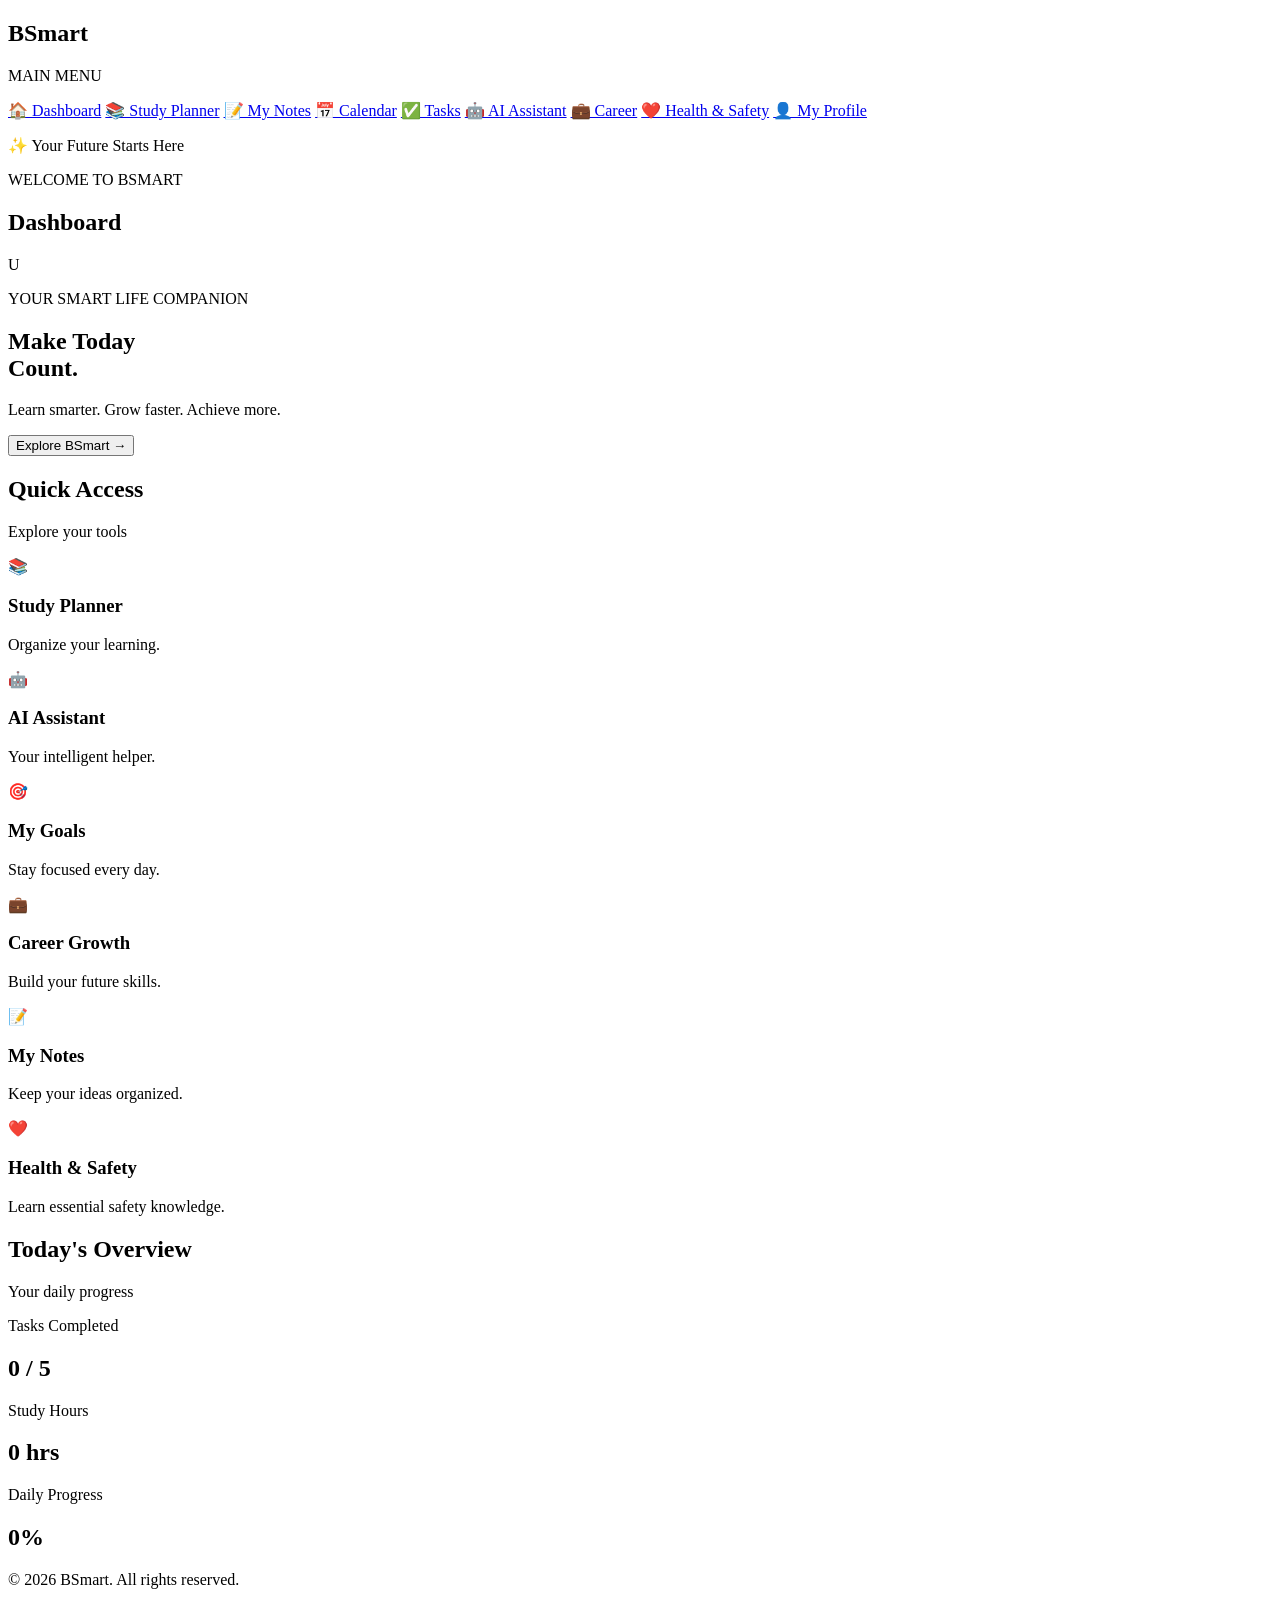
==== index.html @ cf083fcb "Add files via upload" ====
<!DOCTYPE html>
<html lang="en">
<head>
  <meta charset="UTF-8">
  <meta name="viewport" content="width=device-width, initial-scale=1.0">
  <meta name="theme-color" content="#101426">
  <meta name="description" content="BSmart - Your Smart Life Companion">
  <title>BSmart - Dashboard</title>
  <link rel="stylesheet" href="css/style.css">
</head>
<body>

  <aside class="sidebar">
    <h2 class="logo">B<span>Smart</span></h2>
    <p class="menu-label">MAIN MENU</p>

    <nav>
      <a class="active" href="index.html">🏠 Dashboard</a>
      <a href="pages/study.html">📚 Study Planner</a>
      <a href="#">📝 My Notes</a>
      <a href="#">📅 Calendar</a>
      <a href="#">✅ Tasks</a>
      <a href="#">🤖 AI Assistant</a>
      <a href="pages/career.html">💼 Career</a>
      <a href="pages/health.html">❤️ Health & Safety</a>
      <a href="pages/profile.html">👤 My Profile</a>
    </nav>

    <div class="sidebar-bottom">
      <p>✨ Your Future Starts Here</p>
    </div>
  </aside>

  <main class="main">

    <header class="topbar">
      <div>
        <p class="muted">WELCOME TO BSMART</p>
        <h2>Dashboard</h2>
      </div>
      <div class="user-icon">U</div>
    </header>

    <section class="welcome">
      <p class="welcome-tag">YOUR SMART LIFE COMPANION</p>
      <h1>Make Today<br>Count.</h1>
      <p>Learn smarter. Grow faster. Achieve more.</p>
      <button onclick="showMessage()">Explore BSmart →</button>
    </section>

    <section class="section">
      <div class="section-heading">
        <h2>Quick Access</h2>
        <p>Explore your tools</p>
      </div>

      <div class="cards">
        <article class="card">
          <span>📚</span>
          <h3>Study Planner</h3>
          <p>Organize your learning.</p>
        </article>

        <article class="card">
          <span>🤖</span>
          <h3>AI Assistant</h3>
          <p>Your intelligent helper.</p>
        </article>

        <article class="card">
          <span>🎯</span>
          <h3>My Goals</h3>
          <p>Stay focused every day.</p>
        </article>

        <article class="card">
          <span>💼</span>
          <h3>Career Growth</h3>
          <p>Build your future skills.</p>
        </article>

        <article class="card">
          <span>📝</span>
          <h3>My Notes</h3>
          <p>Keep your ideas organized.</p>
        </article>

        <article class="card">
          <span>❤️</span>
          <h3>Health & Safety</h3>
          <p>Learn essential safety knowledge.</p>
        </article>
      </div>
    </section>

    <section class="section">
      <div class="section-heading">
        <h2>Today's Overview</h2>
        <p>Your daily progress</p>
      </div>

      <div class="overview">
        <div class="card">
          <p class="muted">Tasks Completed</p>
          <h2>0 / 5</h2>
        </div>

        <div class="card">
          <p class="muted">Study Hours</p>
          <h2>0 hrs</h2>
        </div>

        <div class="card">
          <p class="muted">Daily Progress</p>
          <h2>0%</h2>
        </div>
      </div>
    </section>

    <footer>
      © 2026 BSmart. All rights reserved.
    </footer>

  </main>

  <script src="js/app.js"></script>
</body>
</html>
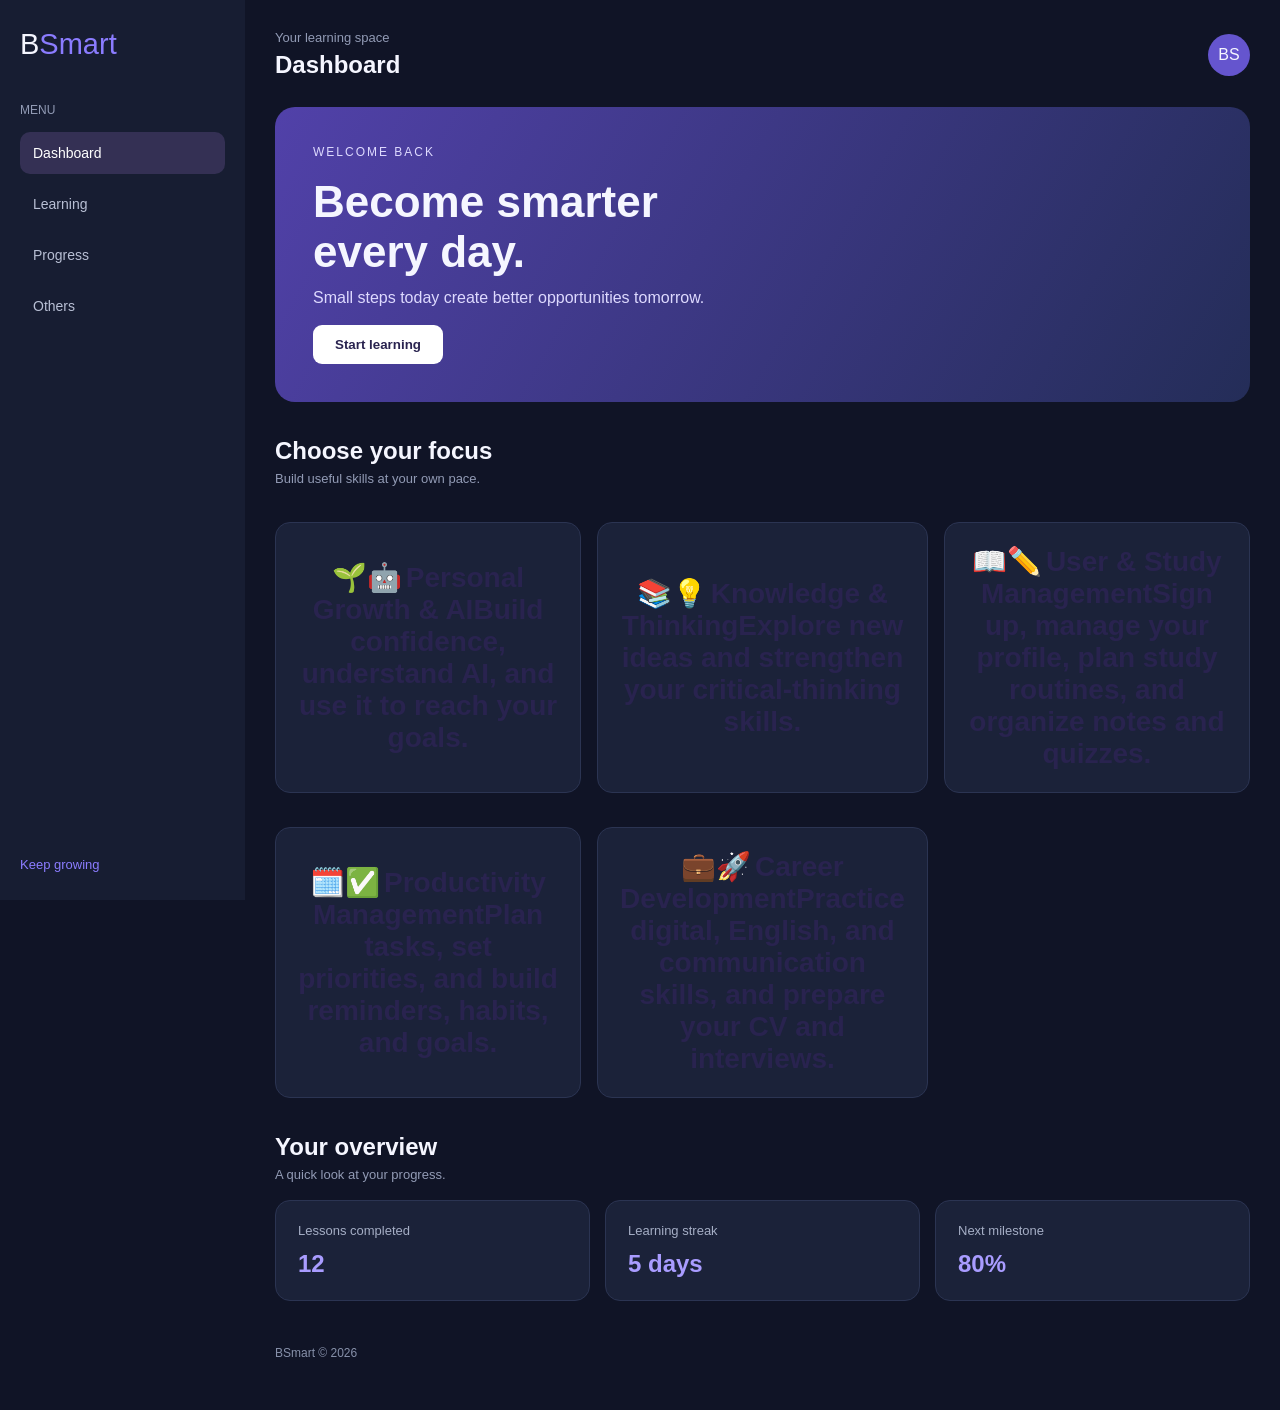
==== commit 4ba921f3: "Add files via upload" ====
--- a/index.html
+++ b/index.html
@@ -1,128 +1,83 @@
-<!DOCTYPE html>
-<html lang="en">
-<head>
-  <meta charset="UTF-8">
-  <meta name="viewport" content="width=device-width, initial-scale=1.0">
-  <meta name="theme-color" content="#101426">
-  <meta name="description" content="BSmart - Your Smart Life Companion">
-  <title>BSmart - Dashboard</title>
-  <link rel="stylesheet" href="css/style.css">
-</head>
-<body>
-
-  <aside class="sidebar">
-    <h2 class="logo">B<span>Smart</span></h2>
-    <p class="menu-label">MAIN MENU</p>
-
-    <nav>
-      <a class="active" href="index.html">🏠 Dashboard</a>
-      <a href="pages/study.html">📚 Study Planner</a>
-      <a href="#">📝 My Notes</a>
-      <a href="#">📅 Calendar</a>
-      <a href="#">✅ Tasks</a>
-      <a href="#">🤖 AI Assistant</a>
-      <a href="pages/career.html">💼 Career</a>
-      <a href="pages/health.html">❤️ Health & Safety</a>
-      <a href="pages/profile.html">👤 My Profile</a>
-    </nav>
-
-    <div class="sidebar-bottom">
-      <p>✨ Your Future Starts Here</p>
-    </div>
-  </aside>
-
-  <main class="main">
-
-    <header class="topbar">
-      <div>
-        <p class="muted">WELCOME TO BSMART</p>
-        <h2>Dashboard</h2>
-      </div>
-      <div class="user-icon">U</div>
-    </header>
-
-    <section class="welcome">
-      <p class="welcome-tag">YOUR SMART LIFE COMPANION</p>
-      <h1>Make Today<br>Count.</h1>
-      <p>Learn smarter. Grow faster. Achieve more.</p>
-      <button onclick="showMessage()">Explore BSmart →</button>
-    </section>
-
-    <section class="section">
-      <div class="section-heading">
-        <h2>Quick Access</h2>
-        <p>Explore your tools</p>
-      </div>
-
-      <div class="cards">
-        <article class="card">
-          <span>📚</span>
-          <h3>Study Planner</h3>
-          <p>Organize your learning.</p>
-        </article>
-
-        <article class="card">
-          <span>🤖</span>
-          <h3>AI Assistant</h3>
-          <p>Your intelligent helper.</p>
-        </article>
-
-        <article class="card">
-          <span>🎯</span>
-          <h3>My Goals</h3>
-          <p>Stay focused every day.</p>
-        </article>
-
-        <article class="card">
-          <span>💼</span>
-          <h3>Career Growth</h3>
-          <p>Build your future skills.</p>
-        </article>
-
-        <article class="card">
-          <span>📝</span>
-          <h3>My Notes</h3>
-          <p>Keep your ideas organized.</p>
-        </article>
-
-        <article class="card">
-          <span>❤️</span>
-          <h3>Health & Safety</h3>
-          <p>Learn essential safety knowledge.</p>
-        </article>
-      </div>
-    </section>
-
-    <section class="section">
-      <div class="section-heading">
-        <h2>Today's Overview</h2>
-        <p>Your daily progress</p>
-      </div>
-
-      <div class="overview">
-        <div class="card">
-          <p class="muted">Tasks Completed</p>
-          <h2>0 / 5</h2>
-        </div>
-
-        <div class="card">
-          <p class="muted">Study Hours</p>
-          <h2>0 hrs</h2>
-        </div>
-
-        <div class="card">
-          <p class="muted">Daily Progress</p>
-          <h2>0%</h2>
-        </div>
-      </div>
-    </section>
-
-    <footer>
-      © 2026 BSmart. All rights reserved.
-    </footer>
-
-  </main>
-
-  <script src="js/app.js"></script>
-</body>
-</html>+<!DOCTYPE html>
+<html lang="en">
+<head>
+	<meta charset="UTF-8">
+	<meta name="viewport" content="width=device-width, initial-scale=1.0">
+	<title>BSmart Dashboard</title>
+	<link rel="stylesheet" href="style.css">
+</head>
+<body>
+	<aside class="sidebar">
+		<div class="logo">B<span>Smart</span></div>
+		<div class="menu-label">MENU</div>
+		<nav aria-label="Main navigation">
+			<a class="active" href="#dashboard">Dashboard</a>
+			<a href="#learning">Learning</a>
+			<a href="#progress">Progress</a>
+			<a href="#others">Others</a>
+		</nav>
+		<div class="sidebar-bottom">Keep growing</div>
+	</aside>
+
+	<main class="main" id="dashboard">
+		<header class="topbar">
+			<div>
+				<p class="muted">Your learning space</p>
+				<h2>Dashboard</h2>
+			</div>
+			<div class="user-icon" aria-label="User profile">BS</div>
+		</header>
+
+		<section class="welcome">
+			<div class="welcome-tag">WELCOME BACK</div>
+			<h1>Become smarter<br>every day.</h1>
+			<p>Small steps today create better opportunities tomorrow.</p>
+			<button id="start-learning" type="button">Start learning</button>
+		</section>
+
+		<section class="section" id="learning">
+			<div class="section-heading">
+				<h2>Choose your focus</h2>
+				<p>Build useful skills at your own pace.</p>
+			</div>
+			<div class="cards focus-cards" aria-label="Focus areas">
+				<button class="card focus-card" type="button" aria-pressed="false">
+					<span class="focus-image focus-image--growth" role="img" aria-label="A person growing alongside an AI assistant"><span aria-hidden="true">🌱</span><span aria-hidden="true">🤖</span></span>
+					<span class="focus-card-content"><span class="focus-title">Personal Growth &amp; AI</span><span class="focus-description">Build confidence, understand AI, and use it to reach your goals.</span></span>
+				</button>
+				<button class="card focus-card" type="button" aria-pressed="false">
+					<span class="focus-image focus-image--thinking" role="img" aria-label="Books and a bright idea"><span aria-hidden="true">📚</span><span aria-hidden="true">💡</span></span>
+					<span class="focus-card-content"><span class="focus-title">Knowledge &amp; Thinking</span><span class="focus-description">Explore new ideas and strengthen your critical-thinking skills.</span></span>
+				</button>
+				<button class="card focus-card" type="button" aria-pressed="false">
+					<span class="focus-image focus-image--study" role="img" aria-label="A study desk with books and notes"><span aria-hidden="true">📖</span><span aria-hidden="true">✏️</span></span>
+					<span class="focus-card-content"><span class="focus-title">User &amp; Study Management</span><span class="focus-description">Sign up, manage your profile, plan study routines, and organize notes and quizzes.</span></span>
+				</button>
+				<button class="card focus-card" type="button" aria-pressed="false" data-page="productivity.html">
+					<span class="focus-image focus-image--productivity" role="img" aria-label="A calendar and completed tasks"><span aria-hidden="true">🗓️</span><span aria-hidden="true">✅</span></span>
+					<span class="focus-card-content"><span class="focus-title">Productivity Management</span><span class="focus-description">Plan tasks, set priorities, and build reminders, habits, and goals.</span></span>
+				</button>
+				<button class="card focus-card" type="button" aria-pressed="false">
+					<span class="focus-image focus-image--career" role="img" aria-label="A briefcase for career development"><span aria-hidden="true">💼</span><span aria-hidden="true">🚀</span></span>
+					<span class="focus-card-content"><span class="focus-title">Career Development</span><span class="focus-description">Practice digital, English, and communication skills, and prepare your CV and interviews.</span></span>
+				</button>
+			</div>
+		</section>
+
+		<section class="section" id="progress">
+			<div class="section-heading">
+				<h2>Your overview</h2>
+				<p>A quick look at your progress.</p>
+			</div>
+			<div class="overview">
+				<article class="card"><p>Lessons completed</p><h2>12</h2></article>
+				<article class="card"><p>Learning streak</p><h2>5 days</h2></article>
+				<article class="card"><p>Next milestone</p><h2>80%</h2></article>
+			</div>
+		</section>
+
+		<footer>BSmart &copy; 2026</footer>
+	</main>
+	<script src="app.js"></script>
+</body>
+</html>
--- a/style.css
+++ b/style.css
@@ -0,0 +1,258 @@
+* {
+  margin: 0;
+  padding: 0;
+  box-sizing: border-box;
+}
+
+body {
+  font-family: Arial, sans-serif;
+  background: #101426;
+  color: #f5f6ff;
+  min-height: 100vh;
+}
+
+.sidebar {
+  width: 245px;
+  background: #171d32;
+  padding: 28px 20px;
+  position: fixed;
+  height: 100vh;
+  top: 0;
+  left: 0;
+}
+
+.logo {
+  font-size: 29px;
+  margin-bottom: 42px;
+}
+
+.logo span {
+  color: #8b7cff;
+}
+
+.menu-label {
+  color: #929bb5;
+  font-size: 12px;
+  margin-bottom: 15px;
+}
+
+nav {
+  display: grid;
+  gap: 9px;
+}
+
+nav a {
+  text-decoration: none;
+  color: #b8bfd4;
+  padding: 13px;
+  border-radius: 10px;
+  font-size: 14px;
+  transition: 0.3s;
+}
+
+nav a:hover,
+nav a.active {
+  background: #343054;
+  color: white;
+}
+
+.sidebar-bottom {
+  position: absolute;
+  bottom: 28px;
+  color: #8b7cff;
+  font-size: 13px;
+}
+
+.main {
+  margin-left: 245px;
+  padding: 30px;
+  width: calc(100% - 245px);
+}
+
+.topbar {
+  display: flex;
+  justify-content: space-between;
+  align-items: center;
+  margin-bottom: 28px;
+}
+
+.topbar h2 {
+  margin-top: 6px;
+}
+
+.muted {
+  color: #929bb5;
+  font-size: 13px;
+}
+
+.user-icon {
+  width: 42px;
+  height: 42px;
+  border-radius: 50%;
+  background: #6555ce;
+  display: grid;
+  place-items: center;
+}
+
+.welcome {
+  background: linear-gradient(120deg, #5141a9, #242d58);
+  padding: 38px;
+  border-radius: 20px;
+  min-height: 250px;
+}
+
+.welcome-tag {
+  color: #dedaff;
+  font-size: 12px;
+  letter-spacing: 2px;
+}
+
+.welcome h1 {
+  font-size: 44px;
+  margin: 18px 0 12px;
+}
+
+.welcome p {
+  color: #dedaff;
+}
+
+button {
+  border: none;
+  background: white;
+  color: #29234f;
+  padding: 12px 22px;
+  border-radius: 9px;
+  font-weight: bold;
+  margin-top: 18px;
+  cursor: pointer;
+}
+
+button:hover {
+  background: #ddd8ff;
+}
+
+.section {
+  margin-top: 35px;
+}
+
+.section-heading {
+  margin-bottom: 18px;
+}
+
+.section-heading p {
+  color: #929bb5;
+  font-size: 13px;
+  margin-top: 6px;
+}
+
+.cards {
+  display: grid;
+  grid-template-columns: repeat(3, 1fr);
+  gap: 16px;
+}
+
+.card {
+  background: #1b2239;
+  padding: 22px;
+  border: 1px solid #2b3452;
+  border-radius: 15px;
+  transition: 0.3s;
+}
+
+.card:hover {
+  transform: translateY(-4px);
+  border-color: #8170ed;
+}
+
+.card span {
+  font-size: 28px;
+}
+
+.card h3 {
+  margin: 14px 0 8px;
+}
+
+.card p {
+  color: #a5aec5;
+  font-size: 13px;
+}
+
+.overview {
+  display: grid;
+  grid-template-columns: repeat(3, 1fr);
+  gap: 15px;
+}
+
+.overview .card h2 {
+  margin-top: 12px;
+  color: #a99cff;
+}
+
+footer {
+  margin-top: 45px;
+  color: #8791aa;
+  font-size: 12px;
+  padding-bottom: 20px;
+}
+
+@media (max-width: 900px) {
+  .sidebar {
+    width: 200px;
+  }
+
+  .main {
+    margin-left: 200px;
+    width: calc(100% - 200px);
+  }
+
+  .cards {
+    grid-template-columns: repeat(2, 1fr);
+  }
+}
+
+@media (max-width: 600px) {
+  .sidebar {
+    width: 65px;
+    padding: 15px 5px;
+  }
+
+  .logo {
+    font-size: 16px;
+    writing-mode: vertical-rl;
+    margin: 0 auto 25px;
+  }
+
+  .menu-label,
+  .sidebar-bottom {
+    display: none;
+  }
+
+  nav a {
+    font-size: 0;
+    text-align: center;
+    padding: 12px 2px;
+  }
+
+  nav a::first-letter {
+    font-size: 17px;
+  }
+
+  .main {
+    margin-left: 65px;
+    width: calc(100% - 65px);
+    padding: 15px;
+  }
+
+  .cards,
+  .overview {
+    grid-template-columns: 1fr;
+  }
+
+  .welcome {
+    padding: 23px;
+  }
+
+  .welcome h1 {
+    font-size: 34px;
+  }
+}
